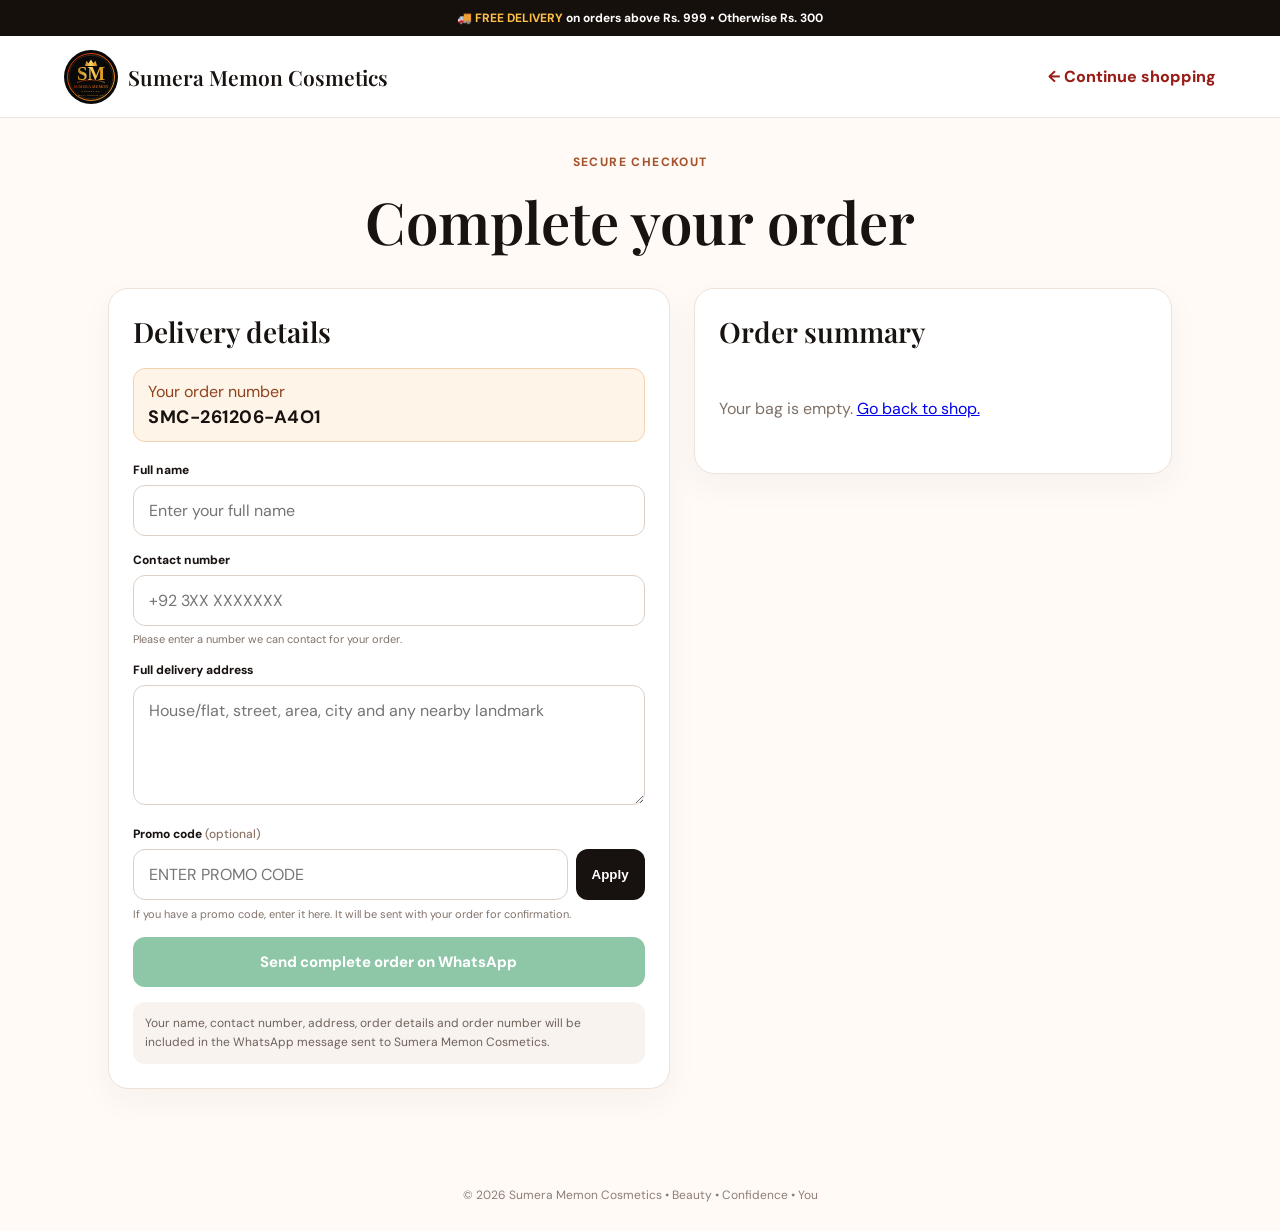
==== checkout.html @ 3e692a6f "Refresh checkout catalogue cache" ====
<!DOCTYPE html>
<html lang="en">
<head>
<meta charset="UTF-8">
<meta name="viewport" content="width=device-width,initial-scale=1">
<title>Checkout • Sumera Memon Cosmetics</title>
<meta name="description" content="Complete your Sumera Memon Cosmetics order.">
<link rel="preconnect" href="https://fonts.googleapis.com">
<link rel="preconnect" href="https://fonts.gstatic.com" crossorigin>
<link href="https://fonts.googleapis.com/css2?family=DM+Sans:wght@400;500;600;700;800&family=Playfair+Display:wght@500;600;700&display=swap" rel="stylesheet">
<style>
*{box-sizing:border-box}body{margin:0;font-family:"DM Sans",Arial,sans-serif;color:#181310;background:#fffaf6}.topbar{background:#16100d;color:#fff;text-align:center;padding:10px 16px;font-size:12px;font-weight:700}.topbar strong{color:#ffbf49}.nav{min-height:82px;background:#fff;display:flex;align-items:center;justify-content:space-between;padding:12px 5%;border-bottom:1px solid #eee4dc}.brand{display:flex;align-items:center;gap:10px;color:#181310;text-decoration:none;font-weight:800}.brand img{width:54px;height:54px}.brand span{font:600 21px "Playfair Display",serif}.back{color:#981d16;text-decoration:none;font-weight:800}.wrap{max-width:1100px;margin:36px auto 70px;padding:0 18px}.title{text-align:center;margin-bottom:28px}.title p{color:#a5532d;font-size:12px;font-weight:800;letter-spacing:1.4px}.title h1{font:600 clamp(36px,6vw,58px) "Playfair Display",serif;margin:6px 0}.checkout-grid{display:grid;grid-template-columns:1.08fr .92fr;gap:24px;align-items:start}.card{background:#fff;border:1px solid #eee2da;border-radius:20px;padding:24px;box-shadow:0 12px 32px #4b2a180b}.card h2{font:600 28px "Playfair Display",serif;margin:0 0 18px}.order-id{background:#fff4e8;border:1px solid #f2d2b0;border-radius:12px;padding:12px 14px;margin-bottom:20px;color:#8f431f}.order-id b{display:block;color:#181310;font-size:18px;margin-top:3px;letter-spacing:.5px}.field{margin-bottom:16px}.field label{display:block;font-size:12px;font-weight:800;margin-bottom:7px}.field input,.field textarea{width:100%;border:1px solid #ddd0c6;border-radius:12px;padding:14px 15px;font:inherit;background:#fff;outline:none}.field input:focus,.field textarea:focus{border-color:#981d16;box-shadow:0 0 0 3px #981d1612}.field textarea{min-height:120px;resize:vertical}.help{font-size:11px;color:#81736a;margin-top:6px}.promo-wrap{display:grid;grid-template-columns:1fr auto;gap:8px}.promo-wrap input{text-transform:uppercase}.apply-promo{border:0;background:#17110f;color:#fff;border-radius:12px;padding:0 16px;font-weight:800;cursor:pointer}.apply-promo:hover{background:#981d16}.promo-status{font-size:11px;margin-top:7px;color:#81736a}.promo-status.ok{color:#1f8f53;font-weight:700}.send{width:100%;border:0;background:#1f8f53;color:#fff;border-radius:12px;padding:15px 18px;font:800 15px "DM Sans",sans-serif;cursor:pointer}.send:hover{background:#187845}.summary-item{display:grid;grid-template-columns:1fr auto;gap:12px;padding:13px 0;border-bottom:1px solid #eee4dd}.summary-item small{display:block;color:#8d7669;margin-top:3px}.summary-row{display:flex;justify-content:space-between;padding:7px 0;color:#6f625a}.summary-total{display:flex;justify-content:space-between;border-top:1px solid #e8ddd6;margin-top:9px;padding-top:16px;font-size:20px;font-weight:800;color:#981d16}.empty{padding:30px 0;color:#7f7167}.note{background:#f8f3ef;border-radius:12px;padding:12px;margin-top:15px;font-size:12px;line-height:1.6;color:#6f625a}.footer{text-align:center;padding:28px;color:#8c7e75;font-size:12px}.hidden{display:none}@media(max-width:820px){.checkout-grid{grid-template-columns:1fr}.brand span{font-size:17px}.nav{padding:10px 16px}.wrap{margin-top:24px}.summary-card{order:-1}}@media(max-width:520px){.card{padding:18px}.brand img{width:44px;height:44px}.back{font-size:13px}}
</style>
</head>
<body>
<div class="topbar">🚚 <strong>FREE DELIVERY</strong> on orders above Rs. 999 • Otherwise Rs. 300</div>
<header class="nav">
  <a class="brand" href="index.html"><img src="logo.svg" alt="Sumera Memon Cosmetics"><span>Sumera Memon Cosmetics</span></a>
  <a class="back" href="index.html">← Continue shopping</a>
</header>

<main class="wrap">
  <div class="title"><p>SECURE CHECKOUT</p><h1>Complete your order</h1></div>
  <div class="checkout-grid">
    <section class="card">
      <h2>Delivery details</h2>
      <div class="order-id">Your order number<b id="orderNumber">Generating…</b></div>
      <form id="checkoutForm">
        <div class="field">
          <label for="fullName">Full name</label>
          <input id="fullName" name="fullName" autocomplete="name" required minlength="2" placeholder="Enter your full name">
        </div>
        <div class="field">
          <label for="contactNumber">Contact number</label>
          <input id="contactNumber" name="contactNumber" type="tel" autocomplete="tel" required minlength="10" placeholder="+92 3XX XXXXXXX">
          <div class="help">Please enter a number we can contact for your order.</div>
        </div>
        <div class="field">
          <label for="fullAddress">Full delivery address</label>
          <textarea id="fullAddress" name="fullAddress" autocomplete="street-address" required minlength="10" placeholder="House/flat, street, area, city and any nearby landmark"></textarea>
        </div>
        <div class="field">
          <label for="promoCode">Promo code <span style="font-weight:500;color:#8d7669">(optional)</span></label>
          <div class="promo-wrap">
            <input id="promoCode" name="promoCode" type="text" maxlength="30" placeholder="Enter promo code">
            <button class="apply-promo" type="button" id="applyPromoBtn">Apply</button>
          </div>
          <div id="promoStatus" class="promo-status">If you have a promo code, enter it here. It will be sent with your order for confirmation.</div>
        </div>
        <button class="send" type="submit">Send complete order on WhatsApp</button>
      </form>
      <div class="note">Your name, contact number, address, order details and order number will be included in the WhatsApp message sent to Sumera Memon Cosmetics.</div>
    </section>

    <aside class="card summary-card">
      <h2>Order summary</h2>
      <div id="orderItems"></div>
      <div id="pricingBlock">
        <div class="summary-row"><span>Items</span><strong id="itemsSubtotal">Rs. 0</strong></div>
        <div id="discountRow" class="summary-row hidden"><span>Bundle discount</span><strong id="bundleDiscount">- Rs. 0</strong></div>
        <div class="summary-row"><span>Subtotal</span><strong id="subtotal">Rs. 0</strong></div>
        <div class="summary-row"><span>Delivery</span><strong id="delivery">Rs. 0</strong></div>
        <div class="summary-total"><span>Total</span><strong id="total">Rs. 0</strong></div>
      </div>
    </aside>
  </div>
</main>
<div class="footer">© 2026 Sumera Memon Cosmetics • Beauty • Confidence • You</div>

<script src="products.js?v=20260923-1335"></script>
<script>
const WA_NUMBER="923398091875";
const money=n=>"Rs. "+Number(n||0).toLocaleString("en-PK");
let cart=JSON.parse(localStorage.getItem("smc_cart")||"[]");
let appliedPromo="";

function pricing(){
  const itemsTotal=cart.reduce((s,p)=>s+Number(p.price||0),0);
  const groups={};
  cart.forEach(p=>{if(p.bundleGroup)groups[p.bundleGroup]=(groups[p.bundleGroup]||0)+1});
  let discount=0;
  Object.entries(groups).forEach(([group,count])=>{
    const p=PRODUCTS.find(x=>x.bundleGroup===group);
    if(p&&p.bundleQty&&p.bundlePrice){
      const pairs=Math.floor(count/p.bundleQty);
      discount+=pairs*((p.price*p.bundleQty)-p.bundlePrice);
    }
  });
  const subtotal=itemsTotal-discount;
  const delivery=subtotal===0?0:(subtotal>999?0:300);
  return {itemsTotal,discount,subtotal,delivery,total:subtotal+delivery};
}

function makeOrderNumber(){
  const now=new Date();
  const yy=String(now.getFullYear()).slice(-2);
  const mm=String(now.getMonth()+1).padStart(2,"0");
  const dd=String(now.getDate()).padStart(2,"0");
  let rnd="";
  if(window.crypto&&crypto.getRandomValues){
    const a=new Uint32Array(1);crypto.getRandomValues(a);rnd=(a[0]%1679616).toString(36).toUpperCase().padStart(4,"0");
  }else{
    rnd=Math.random().toString(36).slice(2,6).toUpperCase();
  }
  return "SMC-"+yy+mm+dd+"-"+rnd;
}

let orderNo=sessionStorage.getItem("smc_order_no");
if(!orderNo){orderNo=makeOrderNumber();sessionStorage.setItem("smc_order_no",orderNo);}
document.getElementById("orderNumber").textContent=orderNo;

function renderSummary(){
  const holder=document.getElementById("orderItems");
  if(!cart.length){
    holder.innerHTML='<div class="empty">Your bag is empty. <a href="index.html">Go back to shop.</a></div>';
    document.getElementById("pricingBlock").classList.add("hidden");
    document.querySelector(".send").disabled=true;
    document.querySelector(".send").style.opacity=".5";
    return;
  }
  holder.innerHTML=cart.map(p=>'<div class="summary-item"><div><strong>'+p.name+'</strong><small>'+(p.shade||"")+'</small></div><strong>'+money(p.price)+'</strong></div>').join("");
  const x=pricing();
  itemsSubtotal.textContent=money(x.itemsTotal);
  bundleDiscount.textContent="- "+money(x.discount);
  discountRow.classList.toggle("hidden",x.discount<=0);
  subtotal.textContent=money(x.subtotal);
  delivery.textContent=x.delivery===0&&x.subtotal>999?"FREE":money(x.delivery);
  total.textContent=money(x.total);
}

document.getElementById("applyPromoBtn").addEventListener("click",function(){
  const input=document.getElementById("promoCode");
  const status=document.getElementById("promoStatus");
  appliedPromo=input.value.trim().toUpperCase();
  if(!appliedPromo){
    status.textContent="Enter a promo code first.";
    status.className="promo-status";
    return;
  }
  input.value=appliedPromo;
  status.textContent="Promo code added to your order. It will be verified on WhatsApp.";
  status.className="promo-status ok";
});

document.getElementById("checkoutForm").addEventListener("submit",function(e){
  e.preventDefault();
  if(!cart.length)return;
  if(!this.reportValidity())return;

  const name=document.getElementById("fullName").value.trim();
  const phone=document.getElementById("contactNumber").value.trim();
  const address=document.getElementById("fullAddress").value.trim();
  const promo=(appliedPromo||document.getElementById("promoCode").value.trim().toUpperCase());
  const x=pricing();
  const deliveryText=x.delivery===0&&x.subtotal>999?"FREE":money(x.delivery);
  const discountText=x.discount>0?"\nBundle discount: -"+money(x.discount):"";
  const itemLines=cart.map((p,i)=>(i+1)+". "+p.name+" ("+(p.shade||"Default")+") — "+money(p.price)).join("\n");

  const message=
    "NEW ORDER — Sumera Memon Cosmetics\n\n"+
    "Order Number: "+orderNo+"\n"+
    "Name: "+name+"\n"+
    "Contact: "+phone+"\n"+
    "Full Address: "+address+"\n"+
    (promo?"Promo Code: "+promo+"\n":"")+
    "\nORDER ITEMS\n"+itemLines+
    discountText+
    "\n\nSubtotal: "+money(x.subtotal)+
    "\nDelivery: "+deliveryText+
    "\nTOTAL: "+money(x.total);

  window.location.href="https://wa.me/"+WA_NUMBER+"?text="+encodeURIComponent(message);
});

renderSummary();
</script>
</body>
</html>
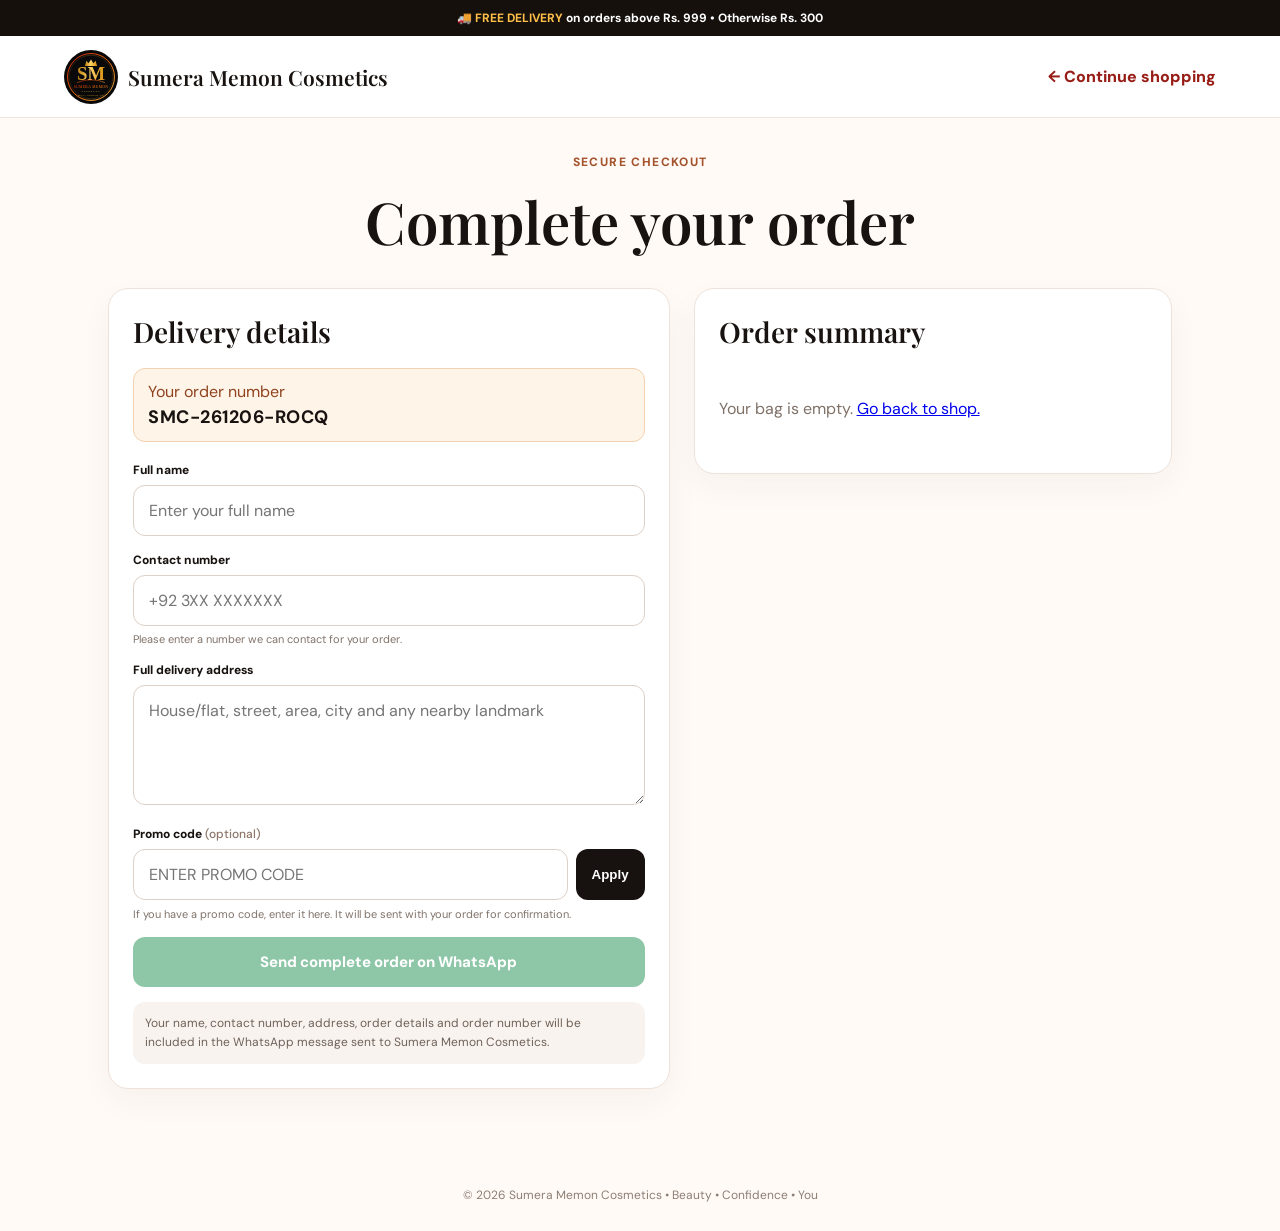
==== commit ecd01f04: "Refresh checkout catalogue cache" ====
--- a/checkout.html
+++ b/checkout.html
@@ -67,7 +67,7 @@
 </main>
 <div class="footer">© 2026 Sumera Memon Cosmetics • Beauty • Confidence • You</div>
 
-<script src="products.js?v=20260923-1335"></script>
+<script src="products.js?v=20260924-0045"></script>
 <script>
 const WA_NUMBER="923398091875";
 const money=n=>"Rs. "+Number(n||0).toLocaleString("en-PK");
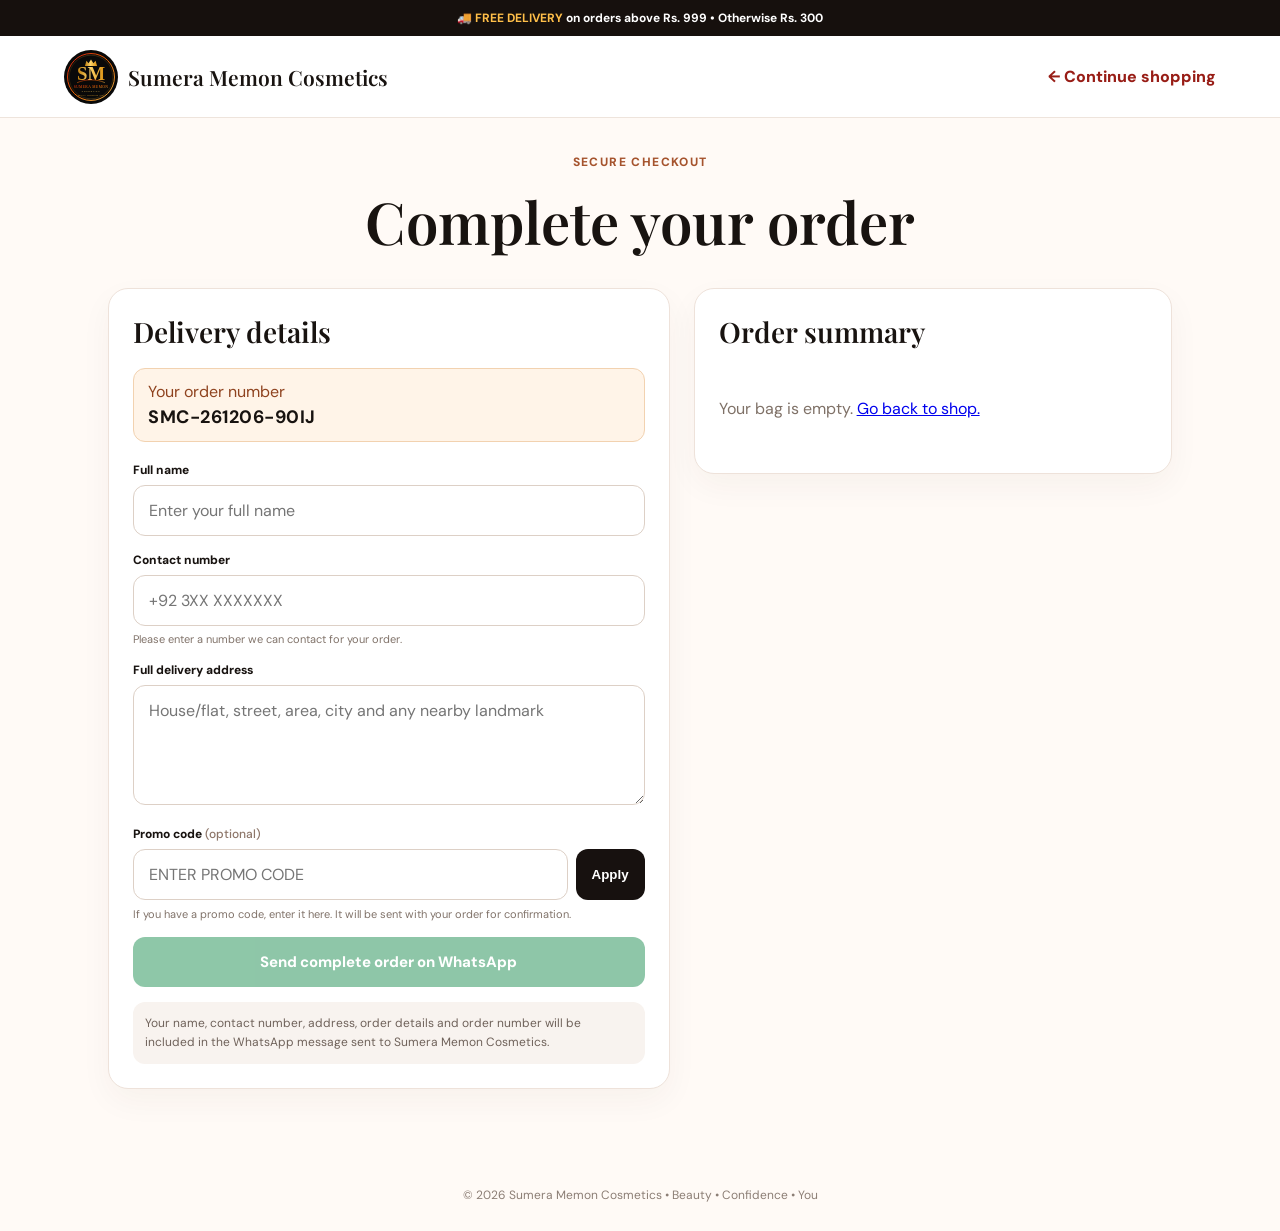
==== commit f96a6068: "Refresh checkout catalogue cache" ====
--- a/checkout.html
+++ b/checkout.html
@@ -67,7 +67,7 @@
 </main>
 <div class="footer">© 2026 Sumera Memon Cosmetics • Beauty • Confidence • You</div>
 
-<script src="products.js?v=20260924-0045"></script>
+<script src="products.js?v=20260924-0058"></script>
 <script>
 const WA_NUMBER="923398091875";
 const money=n=>"Rs. "+Number(n||0).toLocaleString("en-PK");
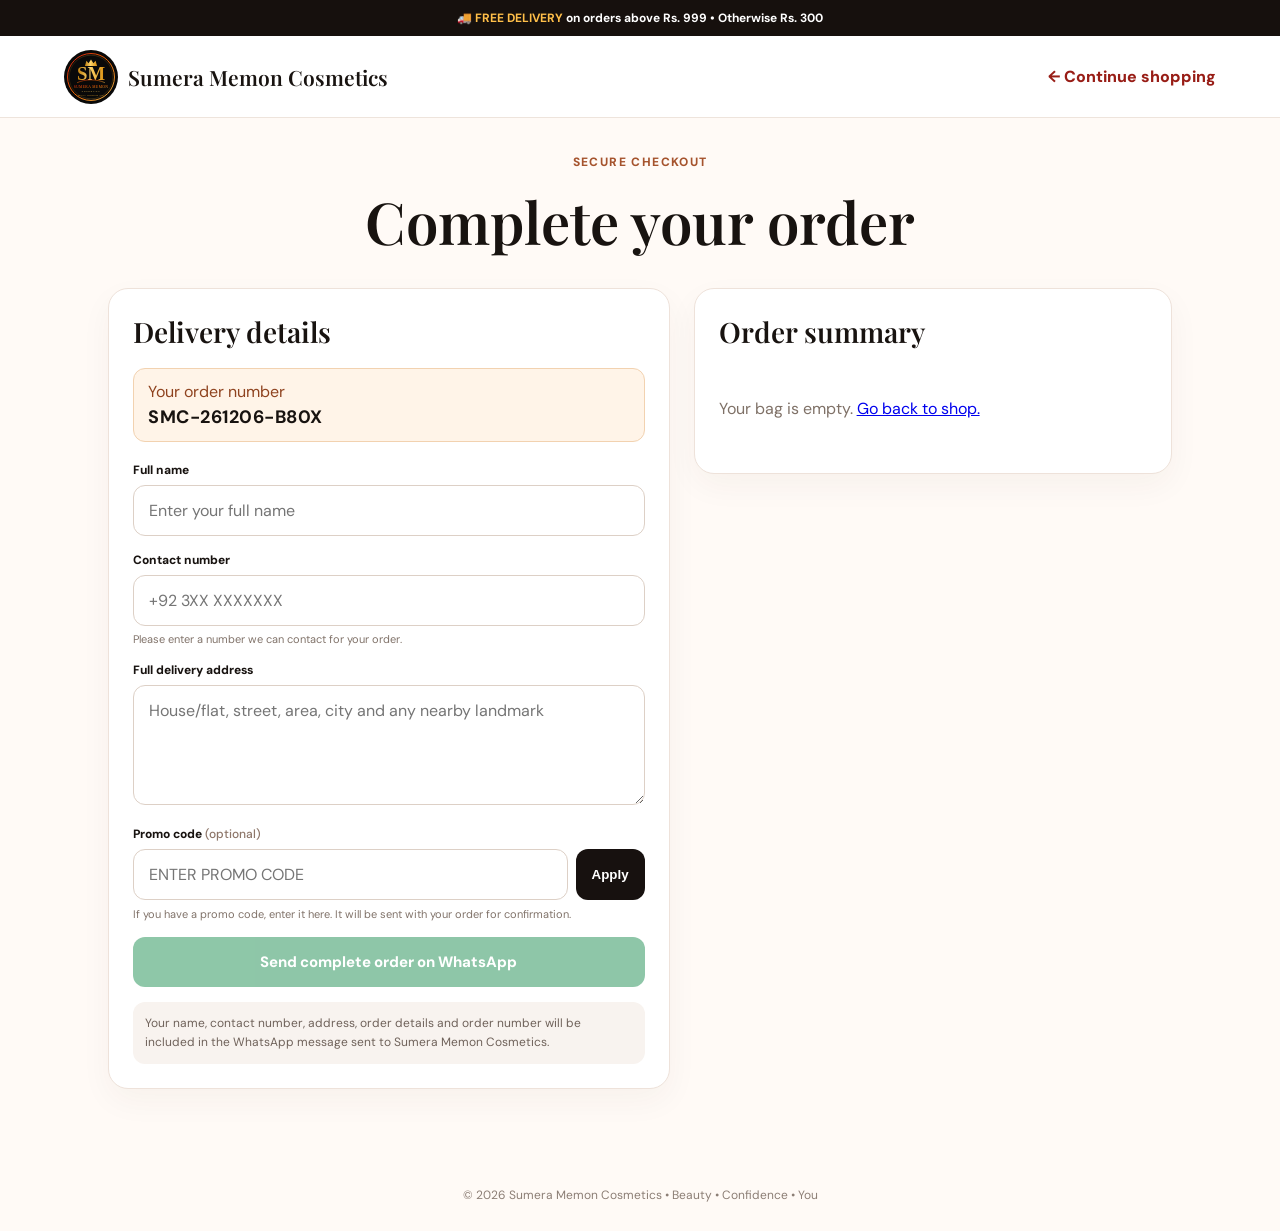
==== commit 7aa335f0: "Refresh checkout shampoo image cache" ====
--- a/checkout.html
+++ b/checkout.html
@@ -67,7 +67,7 @@
 </main>
 <div class="footer">© 2026 Sumera Memon Cosmetics • Beauty • Confidence • You</div>
 
-<script src="products.js?v=20260924-0058"></script>
+<script src="products.js?v=20260924-0108"></script>
 <script>
 const WA_NUMBER="923398091875";
 const money=n=>"Rs. "+Number(n||0).toLocaleString("en-PK");
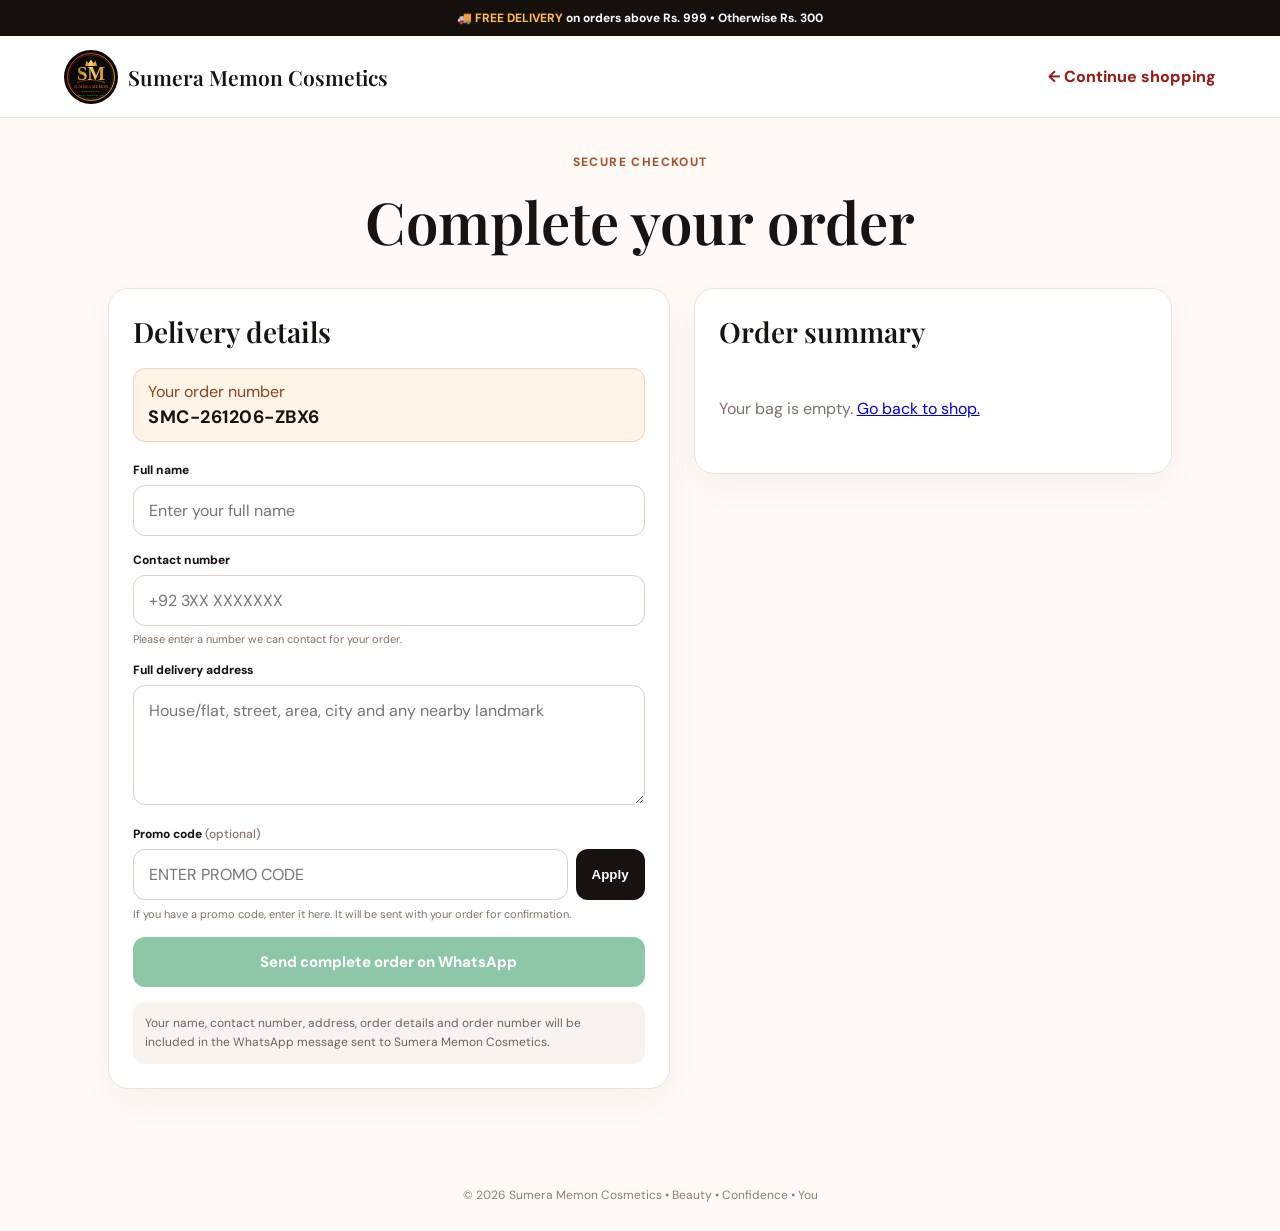
==== commit 9f39fa15: "Refresh checkout product cache" ====
--- a/checkout.html
+++ b/checkout.html
@@ -67,7 +67,7 @@
 </main>
 <div class="footer">© 2026 Sumera Memon Cosmetics • Beauty • Confidence • You</div>
 
-<script src="products.js?v=20260924-0108"></script>
+<script src="products.js?v=20260924-1016"></script>
 <script>
 const WA_NUMBER="923398091875";
 const money=n=>"Rs. "+Number(n||0).toLocaleString("en-PK");
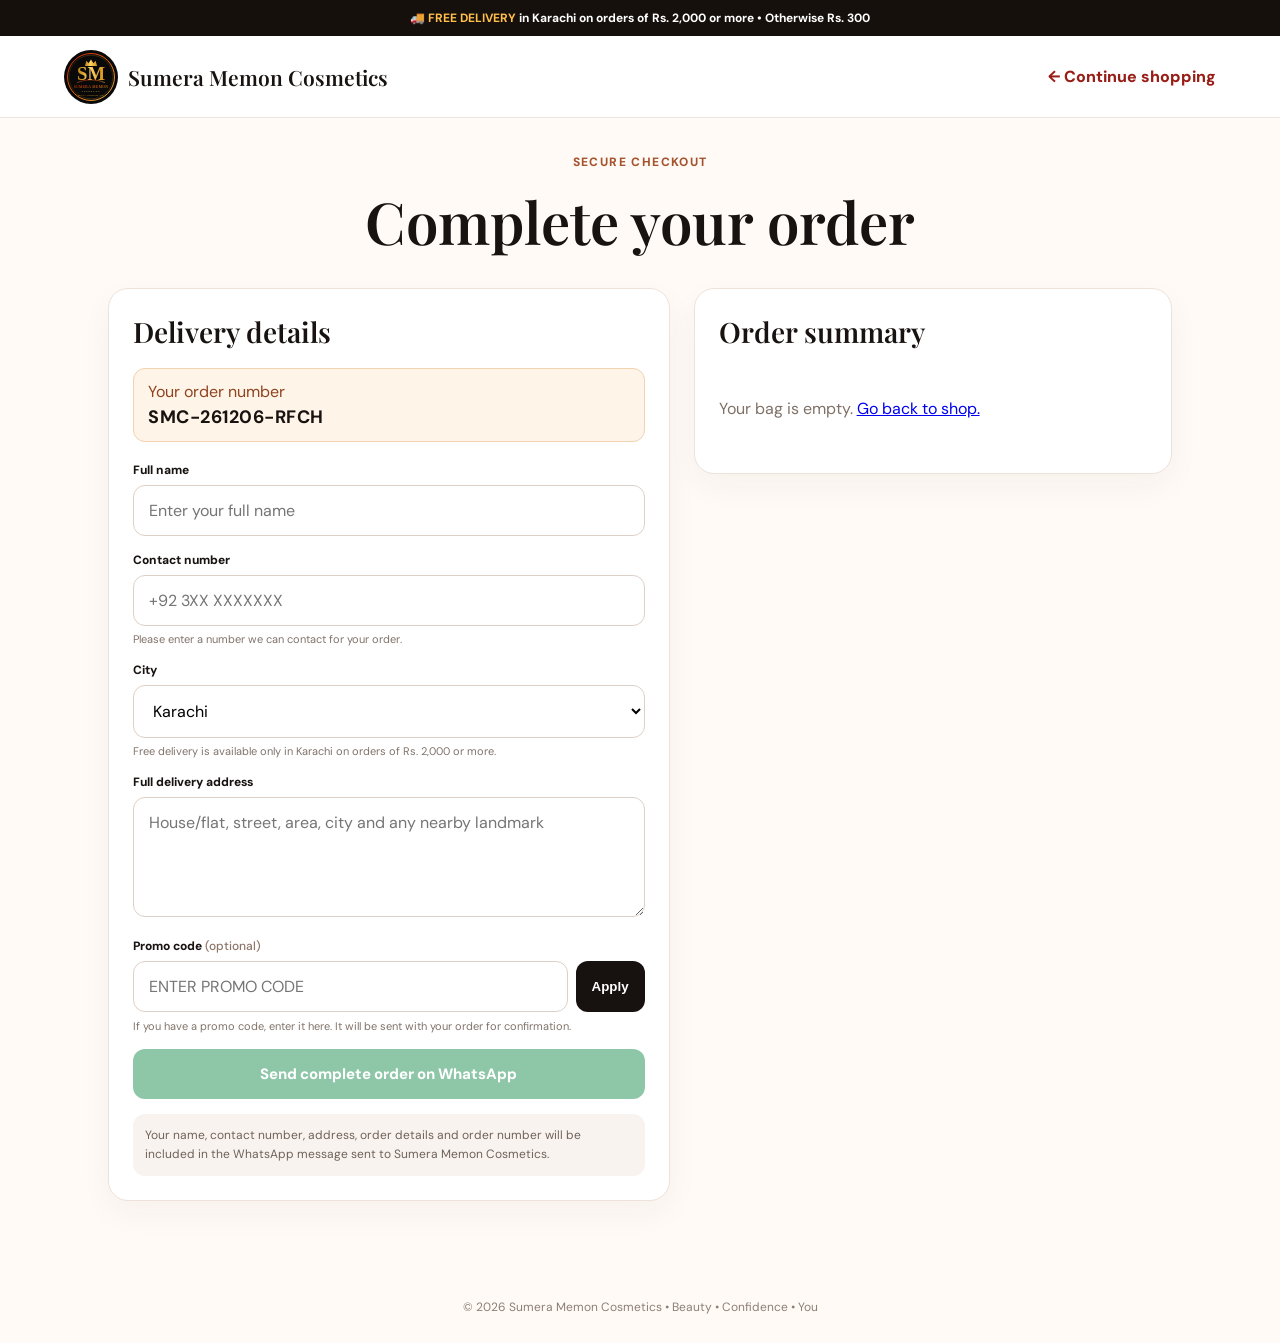
==== commit 4c77dfa4: "Enforce Karachi-only free delivery at Rs 2000" ====
--- a/checkout.html
+++ b/checkout.html
@@ -9,11 +9,11 @@
 <link rel="preconnect" href="https://fonts.gstatic.com" crossorigin>
 <link href="https://fonts.googleapis.com/css2?family=DM+Sans:wght@400;500;600;700;800&family=Playfair+Display:wght@500;600;700&display=swap" rel="stylesheet">
 <style>
-*{box-sizing:border-box}body{margin:0;font-family:"DM Sans",Arial,sans-serif;color:#181310;background:#fffaf6}.topbar{background:#16100d;color:#fff;text-align:center;padding:10px 16px;font-size:12px;font-weight:700}.topbar strong{color:#ffbf49}.nav{min-height:82px;background:#fff;display:flex;align-items:center;justify-content:space-between;padding:12px 5%;border-bottom:1px solid #eee4dc}.brand{display:flex;align-items:center;gap:10px;color:#181310;text-decoration:none;font-weight:800}.brand img{width:54px;height:54px}.brand span{font:600 21px "Playfair Display",serif}.back{color:#981d16;text-decoration:none;font-weight:800}.wrap{max-width:1100px;margin:36px auto 70px;padding:0 18px}.title{text-align:center;margin-bottom:28px}.title p{color:#a5532d;font-size:12px;font-weight:800;letter-spacing:1.4px}.title h1{font:600 clamp(36px,6vw,58px) "Playfair Display",serif;margin:6px 0}.checkout-grid{display:grid;grid-template-columns:1.08fr .92fr;gap:24px;align-items:start}.card{background:#fff;border:1px solid #eee2da;border-radius:20px;padding:24px;box-shadow:0 12px 32px #4b2a180b}.card h2{font:600 28px "Playfair Display",serif;margin:0 0 18px}.order-id{background:#fff4e8;border:1px solid #f2d2b0;border-radius:12px;padding:12px 14px;margin-bottom:20px;color:#8f431f}.order-id b{display:block;color:#181310;font-size:18px;margin-top:3px;letter-spacing:.5px}.field{margin-bottom:16px}.field label{display:block;font-size:12px;font-weight:800;margin-bottom:7px}.field input,.field textarea{width:100%;border:1px solid #ddd0c6;border-radius:12px;padding:14px 15px;font:inherit;background:#fff;outline:none}.field input:focus,.field textarea:focus{border-color:#981d16;box-shadow:0 0 0 3px #981d1612}.field textarea{min-height:120px;resize:vertical}.help{font-size:11px;color:#81736a;margin-top:6px}.promo-wrap{display:grid;grid-template-columns:1fr auto;gap:8px}.promo-wrap input{text-transform:uppercase}.apply-promo{border:0;background:#17110f;color:#fff;border-radius:12px;padding:0 16px;font-weight:800;cursor:pointer}.apply-promo:hover{background:#981d16}.promo-status{font-size:11px;margin-top:7px;color:#81736a}.promo-status.ok{color:#1f8f53;font-weight:700}.send{width:100%;border:0;background:#1f8f53;color:#fff;border-radius:12px;padding:15px 18px;font:800 15px "DM Sans",sans-serif;cursor:pointer}.send:hover{background:#187845}.summary-item{display:grid;grid-template-columns:1fr auto;gap:12px;padding:13px 0;border-bottom:1px solid #eee4dd}.summary-item small{display:block;color:#8d7669;margin-top:3px}.summary-row{display:flex;justify-content:space-between;padding:7px 0;color:#6f625a}.summary-total{display:flex;justify-content:space-between;border-top:1px solid #e8ddd6;margin-top:9px;padding-top:16px;font-size:20px;font-weight:800;color:#981d16}.empty{padding:30px 0;color:#7f7167}.note{background:#f8f3ef;border-radius:12px;padding:12px;margin-top:15px;font-size:12px;line-height:1.6;color:#6f625a}.footer{text-align:center;padding:28px;color:#8c7e75;font-size:12px}.hidden{display:none}@media(max-width:820px){.checkout-grid{grid-template-columns:1fr}.brand span{font-size:17px}.nav{padding:10px 16px}.wrap{margin-top:24px}.summary-card{order:-1}}@media(max-width:520px){.card{padding:18px}.brand img{width:44px;height:44px}.back{font-size:13px}}
+*{box-sizing:border-box}body{margin:0;font-family:"DM Sans",Arial,sans-serif;color:#181310;background:#fffaf6}.topbar{background:#16100d;color:#fff;text-align:center;padding:10px 16px;font-size:12px;font-weight:700}.topbar strong{color:#ffbf49}.nav{min-height:82px;background:#fff;display:flex;align-items:center;justify-content:space-between;padding:12px 5%;border-bottom:1px solid #eee4dc}.brand{display:flex;align-items:center;gap:10px;color:#181310;text-decoration:none;font-weight:800}.brand img{width:54px;height:54px}.brand span{font:600 21px "Playfair Display",serif}.back{color:#981d16;text-decoration:none;font-weight:800}.wrap{max-width:1100px;margin:36px auto 70px;padding:0 18px}.title{text-align:center;margin-bottom:28px}.title p{color:#a5532d;font-size:12px;font-weight:800;letter-spacing:1.4px}.title h1{font:600 clamp(36px,6vw,58px) "Playfair Display",serif;margin:6px 0}.checkout-grid{display:grid;grid-template-columns:1.08fr .92fr;gap:24px;align-items:start}.card{background:#fff;border:1px solid #eee2da;border-radius:20px;padding:24px;box-shadow:0 12px 32px #4b2a180b}.card h2{font:600 28px "Playfair Display",serif;margin:0 0 18px}.order-id{background:#fff4e8;border:1px solid #f2d2b0;border-radius:12px;padding:12px 14px;margin-bottom:20px;color:#8f431f}.order-id b{display:block;color:#181310;font-size:18px;margin-top:3px;letter-spacing:.5px}.field{margin-bottom:16px}.field label{display:block;font-size:12px;font-weight:800;margin-bottom:7px}.field input,.field textarea,.field select{width:100%;border:1px solid #ddd0c6;border-radius:12px;padding:14px 15px;font:inherit;background:#fff;outline:none}.field input:focus,.field textarea:focus,.field select:focus{border-color:#981d16;box-shadow:0 0 0 3px #981d1612}.field textarea{min-height:120px;resize:vertical}.help{font-size:11px;color:#81736a;margin-top:6px}.promo-wrap{display:grid;grid-template-columns:1fr auto;gap:8px}.promo-wrap input{text-transform:uppercase}.apply-promo{border:0;background:#17110f;color:#fff;border-radius:12px;padding:0 16px;font-weight:800;cursor:pointer}.apply-promo:hover{background:#981d16}.promo-status{font-size:11px;margin-top:7px;color:#81736a}.promo-status.ok{color:#1f8f53;font-weight:700}.send{width:100%;border:0;background:#1f8f53;color:#fff;border-radius:12px;padding:15px 18px;font:800 15px "DM Sans",sans-serif;cursor:pointer}.send:hover{background:#187845}.summary-item{display:grid;grid-template-columns:1fr auto;gap:12px;padding:13px 0;border-bottom:1px solid #eee4dd}.summary-item small{display:block;color:#8d7669;margin-top:3px}.summary-row{display:flex;justify-content:space-between;padding:7px 0;color:#6f625a}.summary-total{display:flex;justify-content:space-between;border-top:1px solid #e8ddd6;margin-top:9px;padding-top:16px;font-size:20px;font-weight:800;color:#981d16}.empty{padding:30px 0;color:#7f7167}.note{background:#f8f3ef;border-radius:12px;padding:12px;margin-top:15px;font-size:12px;line-height:1.6;color:#6f625a}.footer{text-align:center;padding:28px;color:#8c7e75;font-size:12px}.hidden{display:none}@media(max-width:820px){.checkout-grid{grid-template-columns:1fr}.brand span{font-size:17px}.nav{padding:10px 16px}.wrap{margin-top:24px}.summary-card{order:-1}}@media(max-width:520px){.card{padding:18px}.brand img{width:44px;height:44px}.back{font-size:13px}}
 </style>
 </head>
 <body>
-<div class="topbar">🚚 <strong>FREE DELIVERY</strong> on orders above Rs. 999 • Otherwise Rs. 300</div>
+<div class="topbar">🚚 <strong>FREE DELIVERY</strong> in Karachi on orders of Rs. 2,000 or more • Otherwise Rs. 300</div>
 <header class="nav">
   <a class="brand" href="index.html"><img src="logo.svg" alt="Sumera Memon Cosmetics"><span>Sumera Memon Cosmetics</span></a>
   <a class="back" href="index.html">← Continue shopping</a>
@@ -34,6 +34,14 @@
           <label for="contactNumber">Contact number</label>
           <input id="contactNumber" name="contactNumber" type="tel" autocomplete="tel" required minlength="10" placeholder="+92 3XX XXXXXXX">
           <div class="help">Please enter a number we can contact for your order.</div>
+        </div>
+        <div class="field">
+          <label for="city">City</label>
+          <select id="city" name="city" required>
+            <option value="Karachi" selected>Karachi</option>
+            <option value="Other">Other city</option>
+          </select>
+          <div class="help">Free delivery is available only in Karachi on orders of Rs. 2,000 or more.</div>
         </div>
         <div class="field">
           <label for="fullAddress">Full delivery address</label>
@@ -74,7 +82,7 @@
 let cart=JSON.parse(localStorage.getItem("smc_cart")||"[]");
 let appliedPromo="";
 
-function pricing(){
+function pricing(city=document.getElementById("city")?.value||"Karachi"){
   const itemsTotal=cart.reduce((s,p)=>s+Number(p.price||0),0);
   const groups={};
   cart.forEach(p=>{if(p.bundleGroup)groups[p.bundleGroup]=(groups[p.bundleGroup]||0)+1});
@@ -87,7 +95,7 @@
     }
   });
   const subtotal=itemsTotal-discount;
-  const delivery=subtotal===0?0:(subtotal>999?0:300);
+  const delivery=subtotal===0?0:(city==="Karachi"&&subtotal>=2000?0:300);
   return {itemsTotal,discount,subtotal,delivery,total:subtotal+delivery};
 }
 
@@ -119,12 +127,12 @@
     return;
   }
   holder.innerHTML=cart.map(p=>'<div class="summary-item"><div><strong>'+p.name+'</strong><small>'+(p.shade||"")+'</small></div><strong>'+money(p.price)+'</strong></div>').join("");
-  const x=pricing();
+  const x=pricing(city);
   itemsSubtotal.textContent=money(x.itemsTotal);
   bundleDiscount.textContent="- "+money(x.discount);
   discountRow.classList.toggle("hidden",x.discount<=0);
   subtotal.textContent=money(x.subtotal);
-  delivery.textContent=x.delivery===0&&x.subtotal>999?"FREE":money(x.delivery);
+  delivery.textContent=x.delivery===0&&x.subtotal>=2000&&document.getElementById("city").value==="Karachi"?"FREE":money(x.delivery);
   total.textContent=money(x.total);
 }
 
@@ -149,10 +157,11 @@
 
   const name=document.getElementById("fullName").value.trim();
   const phone=document.getElementById("contactNumber").value.trim();
+  const city=document.getElementById("city").value;
   const address=document.getElementById("fullAddress").value.trim();
   const promo=(appliedPromo||document.getElementById("promoCode").value.trim().toUpperCase());
   const x=pricing();
-  const deliveryText=x.delivery===0&&x.subtotal>999?"FREE":money(x.delivery);
+  const deliveryText=x.delivery===0&&x.subtotal>=2000&&city==="Karachi"?"FREE":money(x.delivery);
   const discountText=x.discount>0?"\nBundle discount: -"+money(x.discount):"";
   const itemLines=cart.map((p,i)=>(i+1)+". "+p.name+" ("+(p.shade||"Default")+") — "+money(p.price)).join("\n");
 
@@ -161,6 +170,7 @@
     "Order Number: "+orderNo+"\n"+
     "Name: "+name+"\n"+
     "Contact: "+phone+"\n"+
+    "City: "+city+"\n"+
     "Full Address: "+address+"\n"+
     (promo?"Promo Code: "+promo+"\n":"")+
     "\nORDER ITEMS\n"+itemLines+
@@ -172,6 +182,7 @@
   window.location.href="https://wa.me/"+WA_NUMBER+"?text="+encodeURIComponent(message);
 });
 
+document.getElementById("city").addEventListener("change",renderSummary);
 renderSummary();
 </script>
 </body>
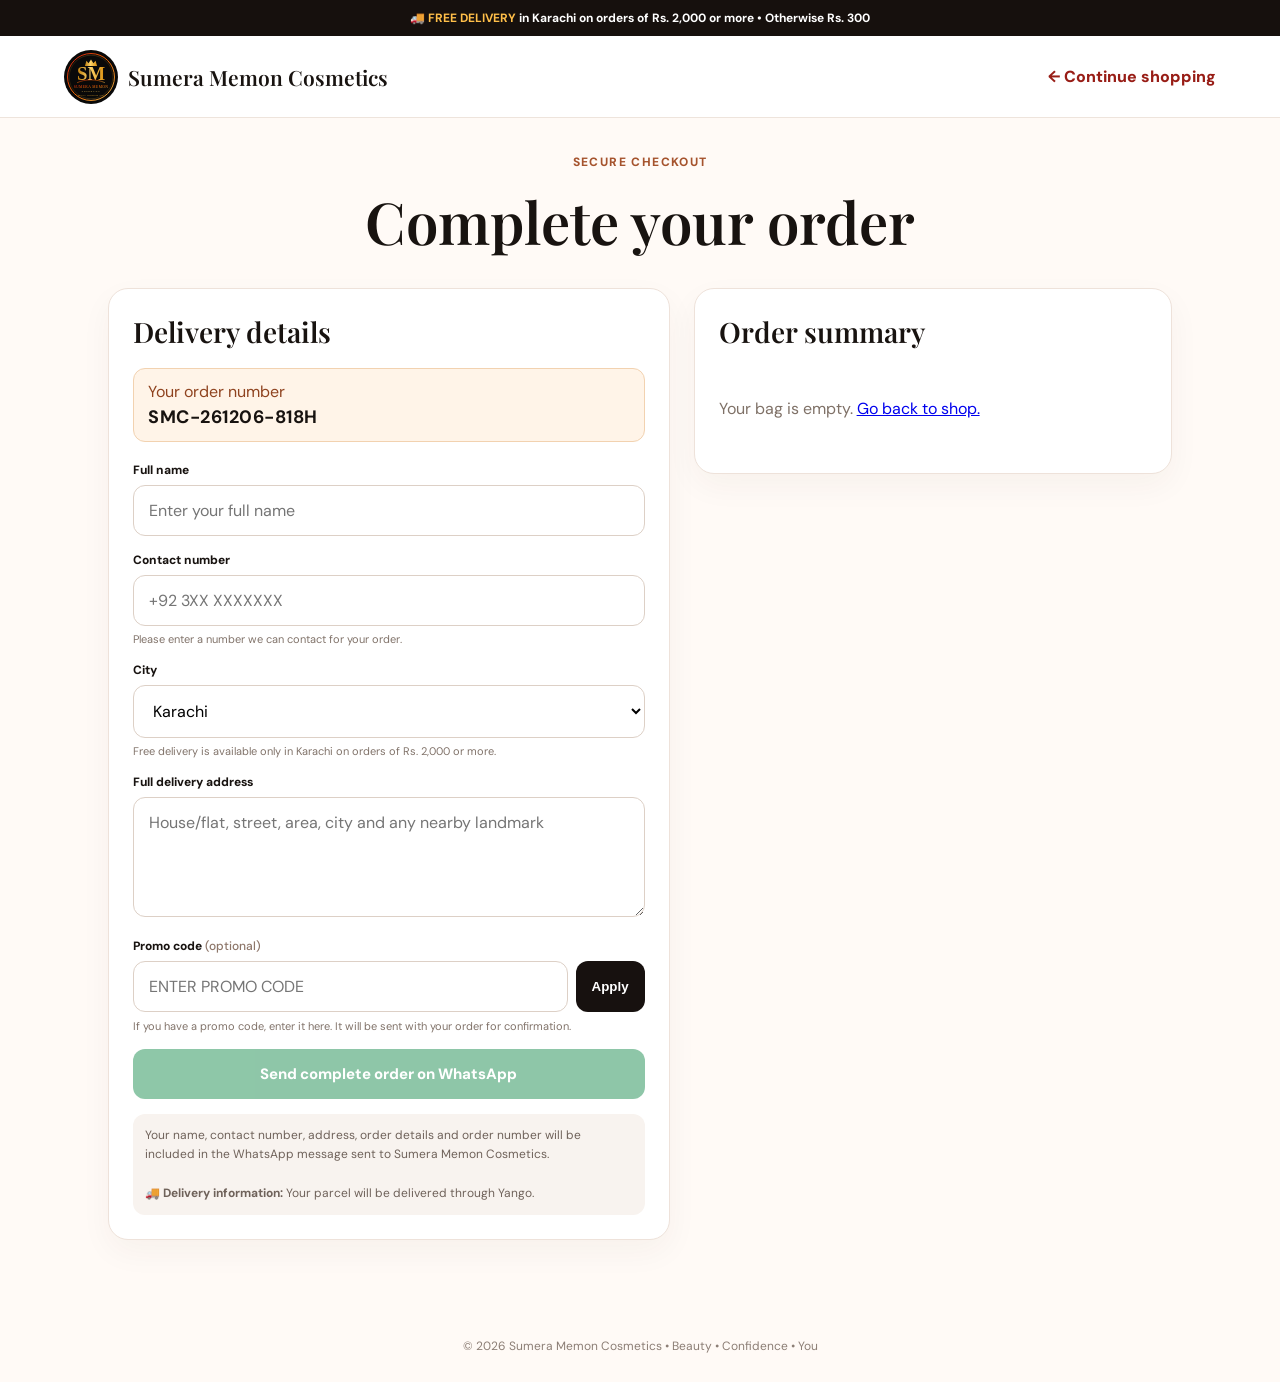
==== commit 02387c11: "Add Yango delivery information to checkout" ====
--- a/checkout.html
+++ b/checkout.html
@@ -57,7 +57,7 @@
         </div>
         <button class="send" type="submit">Send complete order on WhatsApp</button>
       </form>
-      <div class="note">Your name, contact number, address, order details and order number will be included in the WhatsApp message sent to Sumera Memon Cosmetics.</div>
+      <div class="note">Your name, contact number, address, order details and order number will be included in the WhatsApp message sent to Sumera Memon Cosmetics.<br><br>🚚 <strong>Delivery information:</strong> Your parcel will be delivered through Yango.</div>
     </section>
 
     <aside class="card summary-card">
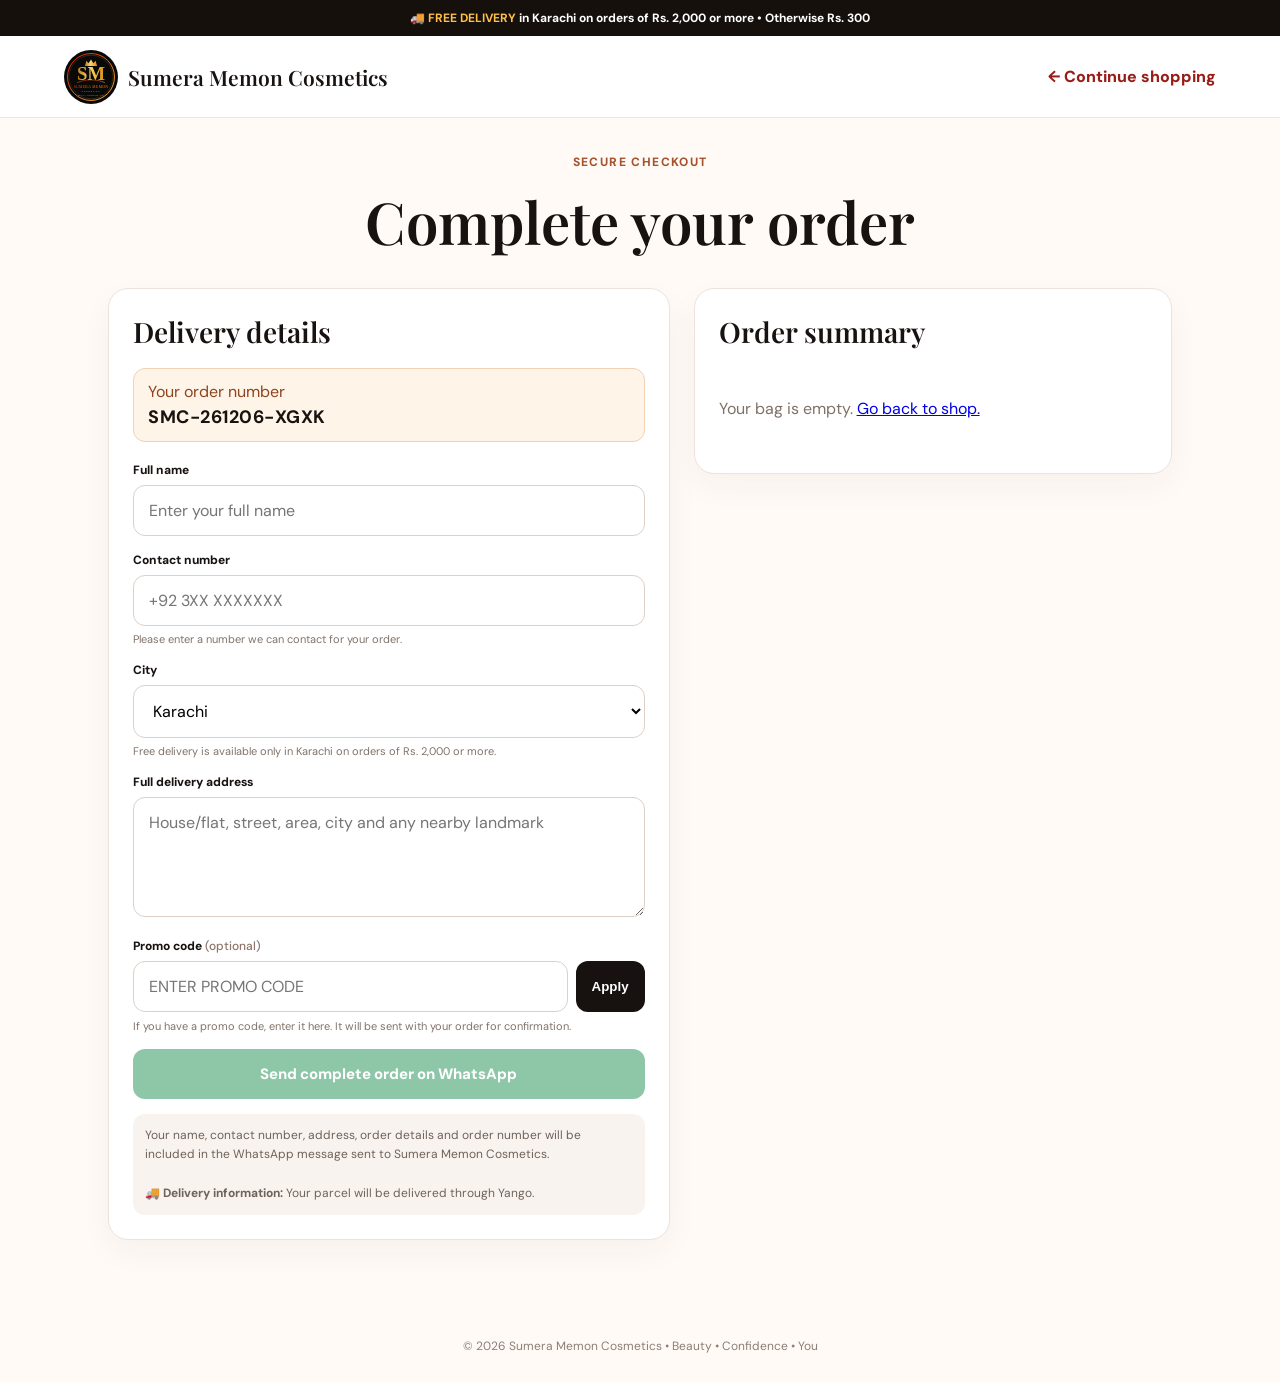
==== commit f9344343: "Fix Karachi free delivery calculation at Rs 2000" ====
--- a/checkout.html
+++ b/checkout.html
@@ -127,7 +127,7 @@
     return;
   }
   holder.innerHTML=cart.map(p=>'<div class="summary-item"><div><strong>'+p.name+'</strong><small>'+(p.shade||"")+'</small></div><strong>'+money(p.price)+'</strong></div>').join("");
-  const x=pricing(city);
+  const x=pricing(document.getElementById("city").value);
   itemsSubtotal.textContent=money(x.itemsTotal);
   bundleDiscount.textContent="- "+money(x.discount);
   discountRow.classList.toggle("hidden",x.discount<=0);
@@ -160,7 +160,7 @@
   const city=document.getElementById("city").value;
   const address=document.getElementById("fullAddress").value.trim();
   const promo=(appliedPromo||document.getElementById("promoCode").value.trim().toUpperCase());
-  const x=pricing();
+  const x=pricing(city);
   const deliveryText=x.delivery===0&&x.subtotal>=2000&&city==="Karachi"?"FREE":money(x.delivery);
   const discountText=x.discount>0?"\nBundle discount: -"+money(x.discount):"";
   const itemLines=cart.map((p,i)=>(i+1)+". "+p.name+" ("+(p.shade||"Default")+") — "+money(p.price)).join("\n");
